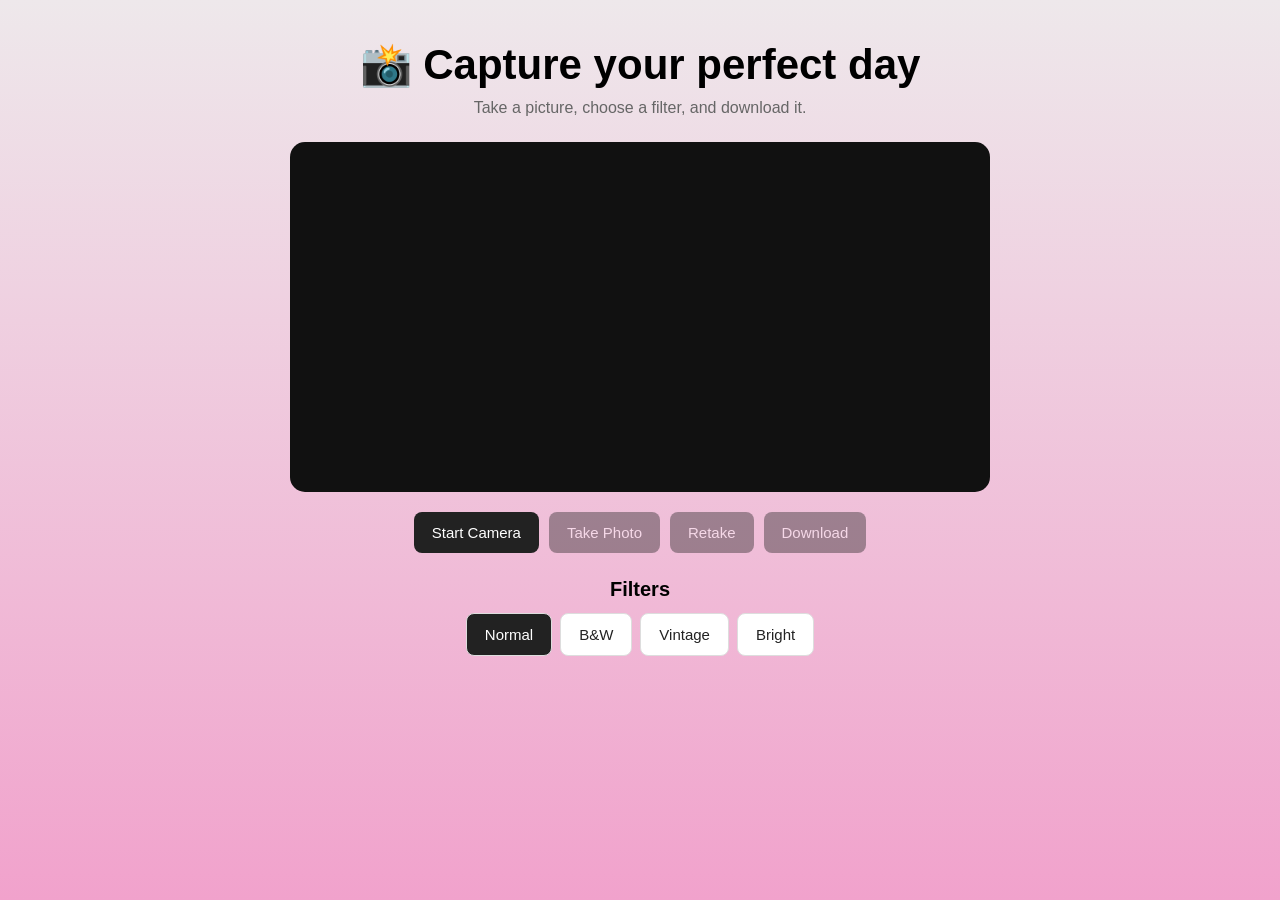
==== index.html @ b70cda77 "Add files via upload" ====
<!DOCTYPE html>
<html lang="en">

<head>

    <meta charset="UTF-8">

    <meta
        name="viewport"
        content="width=device-width, initial-scale=1.0"
    >

    <title>Photo Booth</title>

    <link rel="stylesheet" href="style.css">

</head>


<body>

    <main class="app">

        <h1>📸 Capture your perfect day</h1>

        <p class="subtitle">
            Take a picture, choose a filter, and download it.
        </p>

                 <!-- camera  -->

        <div class="booth">

            <video
                id="camera"
                autoplay
                playsinline
            ></video>

            <canvas id="canvas"></canvas>

            <div id="countdown"></div>

        </div>


        <!-- buttons -->

        <div class="buttons">

            <button id="startCamera">
                 Start Camera
            </button>

            <button id="takePhoto" disabled>
        Take Photo
            </button>

            <button id="retake" disabled>
             Retake
            </button>

            <button id="download" disabled>
                   Download
            </button>

        </div>


        <!-- filters   -->

        <section>

            <h2>Filters</h2>

            <div class="filters">

                <button
                    class="filter active"
                    data-filter="none"
                >
                      Normal
                </button>


                <button
                    class="filter"
                    data-filter="grayscale"
                >
                    B&W
                </button>


                <button
                    class="filter"
                    data-filter="sepia"
                >
                        Vintage
                </button>


                <button
                    class="filter"
                    data-filter="bright"
                >
                 Bright
                </button>

            </div>

        </section>

    </main>


    <script src="script.js"></script>

</body>

</html>
---- style.css ----
* {
    box-sizing: border-box;

    margin: 0;

    padding: 0;
}


body {

    font-family: Arial, sans-serif;

background: linear-gradient(
  to top,
  #f1a2cc,
  rgb(238, 232, 235)
);

    min-height: 100vh;

    display: flex;

    justify-content: center;

    padding: 40px 15px;
}


.app {

    width: 100%;

    max-width: 700px;

    text-align: center;
}


h1 {

    font-size: 42px;

    margin-bottom: 10px;
}


.subtitle {

    color: #666;

    margin-bottom: 25px;
}


/* CAMERA */

.booth {

    position: relative;

    width: 100%;

    background: #111;

    border-radius: 15px;

    overflow: hidden;
}


#camera,#canvas {

    width: 100%;

    display: block;
}


#camera {

    transform: scaleX(-1);
}


#canvas {

    display: none;
}


/* countdown */

#countdown {

    position: absolute;

    top: 50%;

    left: 50%;

    transform: translate(-50%, -50%);

    font-size: 100px;

    font-weight: bold;

    color: white;

    text-shadow: 0 2px 10px black;
}


/* buttoms*/

.buttons {

    display: flex;

    justify-content: center;

    flex-wrap: wrap;

    gap: 10px;

    margin: 20px 0;
}


button {

    border: none;

    padding: 12px 18px;

    border-radius: 8px;

    background: #222;

    color: white;

    cursor: pointer;

    font-size: 15px;
}


button:hover {

    opacity: 0.8;
}


button:disabled {

    opacity: 0.4;

    cursor: not-allowed;
}


/* filter sect */

section {

    margin-top: 25px;
}


h2 {

    font-size: 20px;

    margin-bottom: 12px;
}


.filters {

    display: flex;

    justify-content: center;

    flex-wrap: wrap;

    gap: 8px;
}


.filter {

    background: white;

    color: #222222;

    border: 1px solid #ddd;
}


.filter.active {

    background: #222;

    color: white;
}


/* mobile */

@media (max-width: 500px) {

    h1 {

        font-size: 32px;
    }


    button {

        padding: 10px 14px;
    }

}
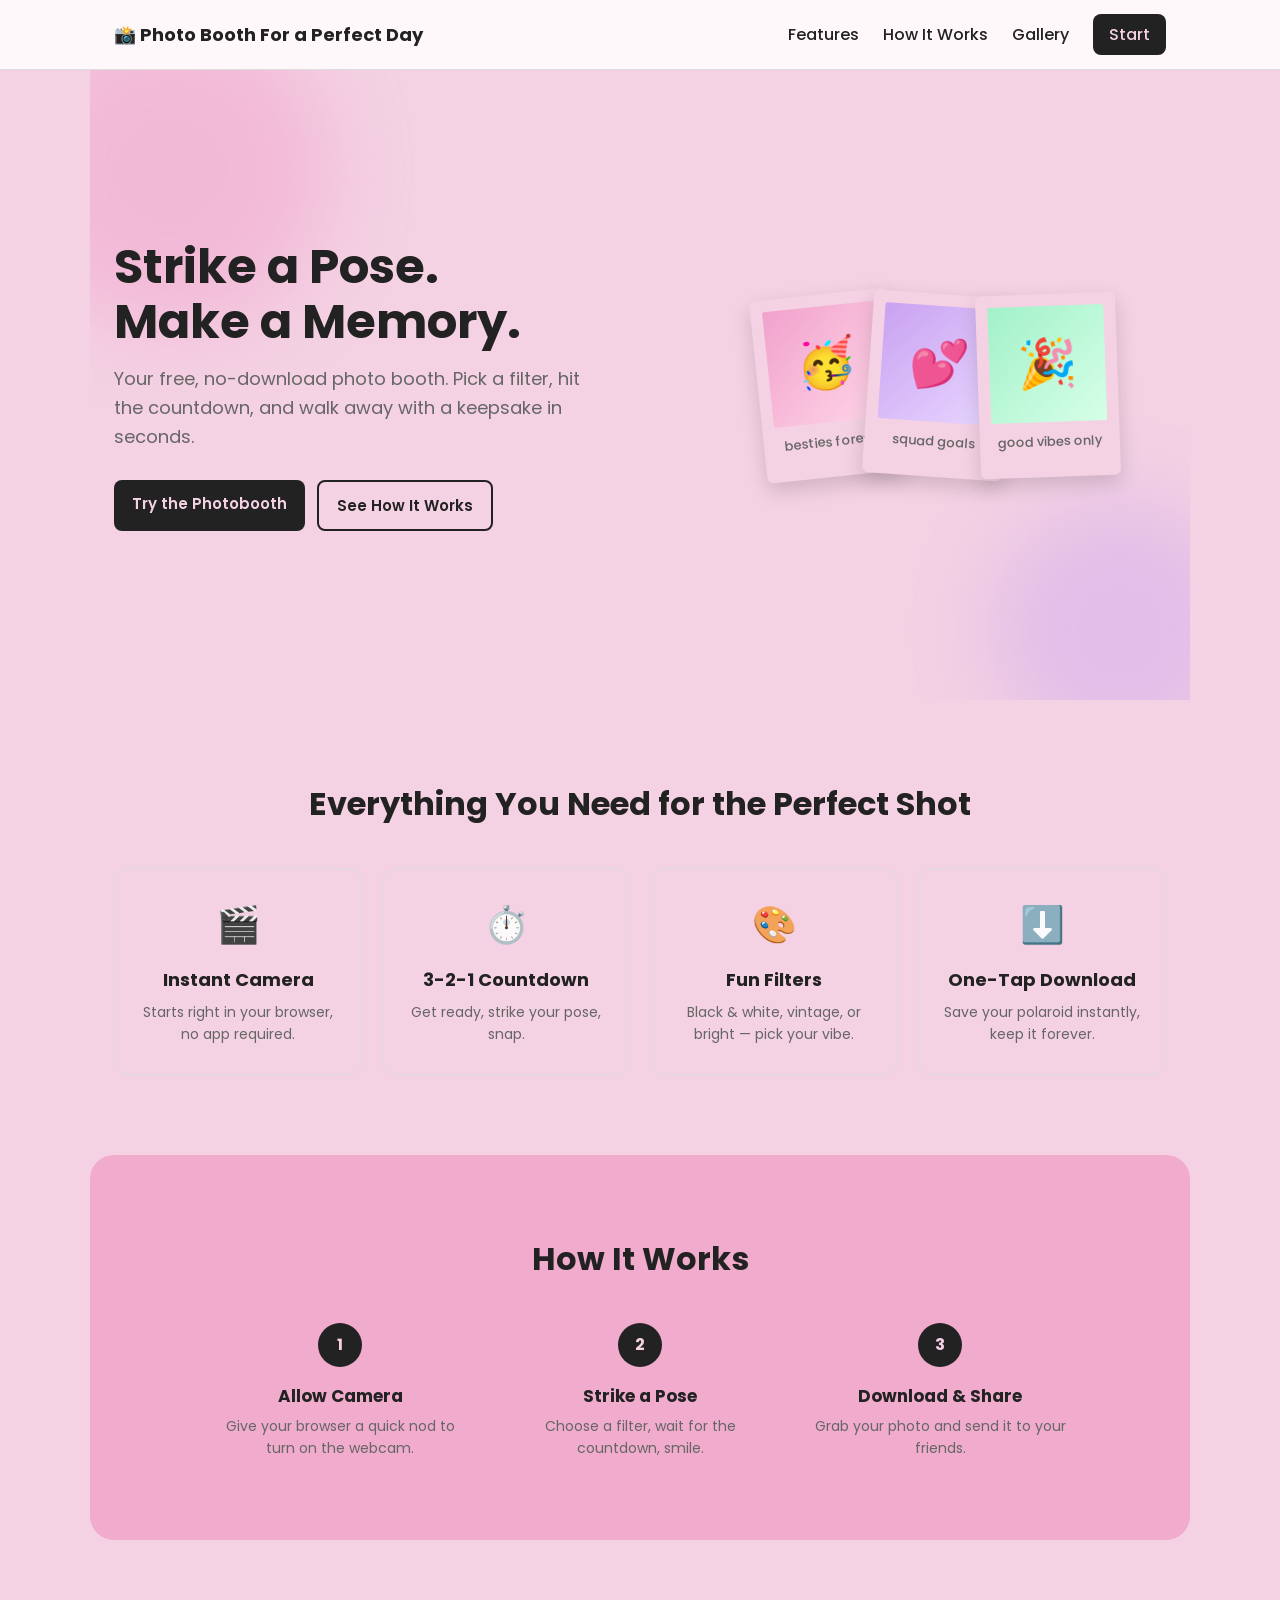
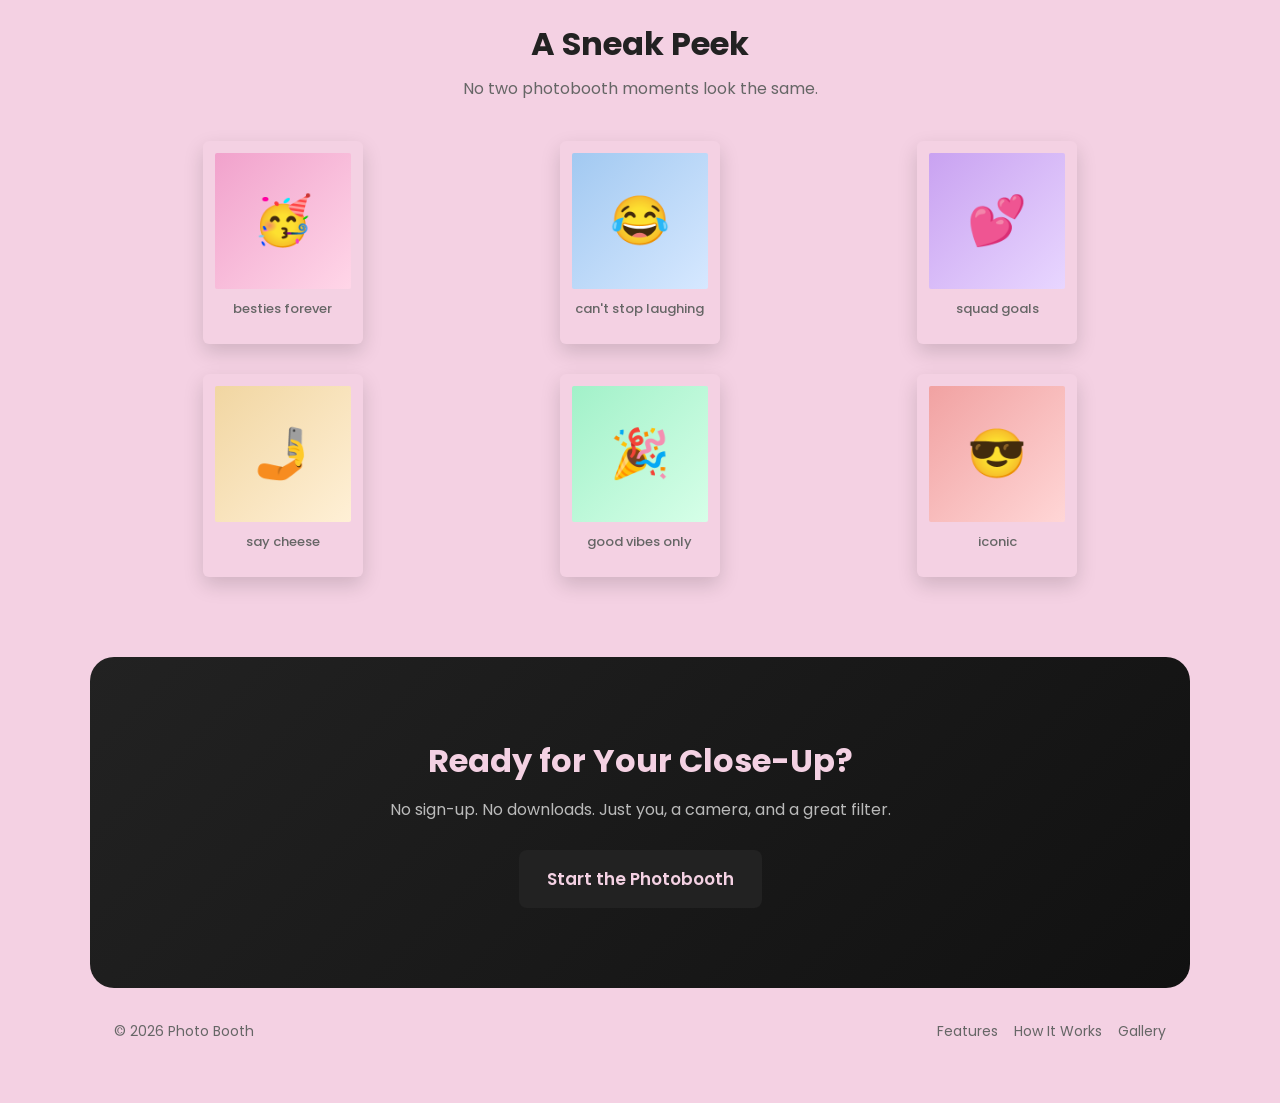
==== commit 622c3afa: "Add photobooth landing page, rename app to booth.html/css/js Introduces a new marketing landing page" ====
--- a/index.html
+++ b/index.html
@@ -1,120 +1,225 @@
-<!DOCTYPE html>
-<html lang="en">
-
-<head>
-
-    <meta charset="UTF-8">
-
-    <meta
-        name="viewport"
-        content="width=device-width, initial-scale=1.0"
-    >
-
-    <title>Photo Booth</title>
-
-    <link rel="stylesheet" href="style.css">
-
-</head>
-
-
-<body>
-
-    <main class="app">
-
-        <h1>📸 Capture your perfect day</h1>
-
-        <p class="subtitle">
-            Take a picture, choose a filter, and download it.
-        </p>
-
-                 <!-- camera  -->
-
-        <div class="booth">
-
-            <video
-                id="camera"
-                autoplay
-                playsinline
-            ></video>
-
-            <canvas id="canvas"></canvas>
-
-            <div id="countdown"></div>
-
-        </div>
-
-
-        <!-- buttons -->
-
-        <div class="buttons">
-
-            <button id="startCamera">
-                 Start Camera
-            </button>
-
-            <button id="takePhoto" disabled>
-        Take Photo
-            </button>
-
-            <button id="retake" disabled>
-             Retake
-            </button>
-
-            <button id="download" disabled>
-                   Download
-            </button>
-
-        </div>
-
-
-        <!-- filters   -->
-
-        <section>
-
-            <h2>Filters</h2>
-
-            <div class="filters">
-
-                <button
-                    class="filter active"
-                    data-filter="none"
-                >
-                      Normal
-                </button>
-
-
-                <button
-                    class="filter"
-                    data-filter="grayscale"
-                >
-                    B&W
-                </button>
-
-
-                <button
-                    class="filter"
-                    data-filter="sepia"
-                >
-                        Vintage
-                </button>
-
-
-                <button
-                    class="filter"
-                    data-filter="bright"
-                >
-                 Bright
-                </button>
-
-            </div>
-
-        </section>
-
-    </main>
-
-
-    <script src="script.js"></script>
-
-</body>
-
-</html>+<!DOCTYPE html>
+<html lang="en">
+
+<head>
+
+    <meta charset="UTF-8">
+
+    <meta
+        name="viewport"
+        content="width=device-width, initial-scale=1.0"
+    >
+
+    <title>Photo Booth — Snap the Moment</title>
+
+    <link rel="preconnect" href="https://fonts.googleapis.com">
+    <link rel="preconnect" href="https://fonts.gstatic.com" crossorigin>
+    <link href="https://fonts.googleapis.com/css2?family=Poppins:wght@400;500;600;700&display=swap" rel="stylesheet">
+
+    <link rel="stylesheet" href="landing.css">
+
+</head>
+
+<body>
+
+    <header class="site-header">
+
+        <div class="nav-inner">
+
+            <a class="logo" href="#">📸 Photo Booth For a Perfect Day</a>
+
+            <nav class="site-nav" id="siteNav">
+                <a href="#features">Features</a>
+                <a href="#how-it-works">How It Works</a>
+                <a href="#gallery">Gallery</a>
+                <a class="nav-cta" href="booth.html">Start</a>
+            </nav>
+
+            <button class="nav-toggle" id="navToggle" aria-label="Toggle menu">☰</button>
+
+        </div>
+
+    </header>
+
+    <main>
+
+        <!-- hero -->
+
+        <section id="hero" class="hero">
+
+            <div class="hero-text reveal">
+
+                <h1>Strike a Pose.<br>Make a Memory.</h1>
+
+                <p class="hero-subtitle">
+                    Your free, no-download photo booth. Pick a filter, hit the
+                    countdown, and walk away with a keepsake in seconds.
+                </p>
+
+                <div class="hero-actions">
+                    <a class="btn btn-primary" href="booth.html">Try the Photobooth</a>
+                    <a class="btn btn-ghost" href="#how-it-works">See How It Works</a>
+                </div>
+
+            </div>
+
+            <div class="hero-visual reveal">
+
+                <div class="polaroid-card" style="--rotate: -6deg;">
+                    <div class="polaroid-photo photo-1">🥳</div>
+                    <p class="polaroid-caption">besties forever</p>
+                </div>
+
+                <div class="polaroid-card" style="--rotate: 4deg;">
+                    <div class="polaroid-photo photo-3">💕</div>
+                    <p class="polaroid-caption">squad goals</p>
+                </div>
+
+                <div class="polaroid-card" style="--rotate: -2deg;">
+                    <div class="polaroid-photo photo-5">🎉</div>
+                    <p class="polaroid-caption">good vibes only</p>
+                </div>
+
+            </div>
+
+        </section>
+
+        <!-- features -->
+
+        <section id="features" class="features">
+
+            <h2 class="reveal">Everything You Need for the Perfect Shot</h2>
+
+            <div class="feature-grid">
+
+                <div class="feature-card reveal">
+                    <div class="feature-icon">🎬</div>
+                    <h3>Instant Camera</h3>
+                    <p>Starts right in your browser, no app required.</p>
+                </div>
+
+                <div class="feature-card reveal">
+                    <div class="feature-icon">⏱️</div>
+                    <h3>3-2-1 Countdown</h3>
+                    <p>Get ready, strike your pose, snap.</p>
+                </div>
+
+                <div class="feature-card reveal">
+                    <div class="feature-icon">🎨</div>
+                    <h3>Fun Filters</h3>
+                    <p>Black &amp; white, vintage, or bright — pick your vibe.</p>
+                </div>
+
+                <div class="feature-card reveal">
+                    <div class="feature-icon">⬇️</div>
+                    <h3>One-Tap Download</h3>
+                    <p>Save your polaroid instantly, keep it forever.</p>
+                </div>
+
+            </div>
+
+        </section>
+
+        <!-- how it works -->
+
+        <section id="how-it-works" class="how-it-works">
+
+            <h2 class="reveal">How It Works</h2>
+
+            <div class="steps-list">
+
+                <div class="step reveal">
+                    <div class="step-number">1</div>
+                    <h3>Allow Camera</h3>
+                    <p>Give your browser a quick nod to turn on the webcam.</p>
+                </div>
+
+                <div class="step reveal">
+                    <div class="step-number">2</div>
+                    <h3>Strike a Pose</h3>
+                    <p>Choose a filter, wait for the countdown, smile.</p>
+                </div>
+
+                <div class="step reveal">
+                    <div class="step-number">3</div>
+                    <h3>Download &amp; Share</h3>
+                    <p>Grab your photo and send it to your friends.</p>
+                </div>
+
+            </div>
+
+        </section>
+
+        <!-- gallery -->
+
+        <section id="gallery" class="gallery">
+
+            <h2 class="reveal">A Sneak Peek</h2>
+            <p class="section-subtitle reveal">No two photobooth moments look the same.</p>
+
+            <div class="gallery-grid">
+
+                <div class="polaroid-card reveal" style="--rotate: -4deg;">
+                    <div class="polaroid-photo photo-1">🥳</div>
+                    <p class="polaroid-caption">besties forever</p>
+                </div>
+
+                <div class="polaroid-card reveal" style="--rotate: 3deg;">
+                    <div class="polaroid-photo photo-2">😂</div>
+                    <p class="polaroid-caption">can't stop laughing</p>
+                </div>
+
+                <div class="polaroid-card reveal" style="--rotate: -2deg;">
+                    <div class="polaroid-photo photo-3">💕</div>
+                    <p class="polaroid-caption">squad goals</p>
+                </div>
+
+                <div class="polaroid-card reveal" style="--rotate: 5deg;">
+                    <div class="polaroid-photo photo-4">🤳</div>
+                    <p class="polaroid-caption">say cheese</p>
+                </div>
+
+                <div class="polaroid-card reveal" style="--rotate: -3deg;">
+                    <div class="polaroid-photo photo-5">🎉</div>
+                    <p class="polaroid-caption">good vibes only</p>
+                </div>
+
+                <div class="polaroid-card reveal" style="--rotate: 2deg;">
+                    <div class="polaroid-photo photo-6">😎</div>
+                    <p class="polaroid-caption">iconic</p>
+                </div>
+
+            </div>
+
+        </section>
+
+        <!-- final cta -->
+
+        <section id="final-cta" class="final-cta">
+
+            <h2 class="reveal">Ready for Your Close-Up?</h2>
+            <p class="reveal">No sign-up. No downloads. Just you, a camera, and a great filter.</p>
+
+            <a class="btn btn-primary btn-large reveal" href="booth.html">Start the Photobooth</a>
+
+        </section>
+
+    </main>
+
+    <footer class="site-footer">
+
+        <p>© 2026 Photo Booth</p>
+
+        <nav class="footer-nav">
+            <a href="#features">Features</a>
+            <a href="#how-it-works">How It Works</a>
+            <a href="#gallery">Gallery</a>
+        </nav>
+
+    </footer>
+
+    <script src="landing.js"></script>
+
+</body>
+
+</html>
--- a/landing.css
+++ b/landing.css
@@ -0,0 +1,592 @@
+/* variables */
+
+:root {
+
+    --pink: #f1a2cc;
+    --pink-light: rgb(240, 171, 205);
+    --accent: #c9a2f1;
+    --dark: #222;
+    --darker: #111;
+    --muted: #666;
+    --border: #ddd;
+    --white: #f4d1e3;
+
+    --font-heading: "Poppins", Arial, sans-serif;
+    --font-body: "Poppins", Arial, sans-serif;
+
+}
+
+
+/* reset-ish */
+
+* {
+    box-sizing: border-box;
+}
+
+html {
+    scroll-behavior: smooth;
+}
+
+body {
+    margin: 0;
+    font-family: var(--font-body);
+    color: var(--dark);
+    background: var(--white);
+    overflow-x: hidden;
+}
+
+h1, h2, h3 {
+    font-family: var(--font-heading);
+    margin: 0;
+}
+
+p {
+    margin: 0;
+    line-height: 1.6;
+}
+
+section {
+    scroll-margin-top: 80px;
+    padding: 80px 24px;
+}
+
+
+/* reveal-on-scroll (only hidden once JS confirms it can run) */
+
+.js .reveal {
+    opacity: 0;
+    transform: translateY(24px);
+    transition: opacity .6s ease, transform .6s ease;
+}
+
+.js .reveal.visible {
+    opacity: 1;
+    transform: none;
+}
+
+
+/* buttons */
+
+.btn {
+    display: inline-block;
+    padding: 12px 18px;
+    border-radius: 8px;
+    text-decoration: none;
+    font-weight: 600;
+    font-size: 15px;
+    cursor: pointer;
+    transition: transform .2s ease, box-shadow .2s ease, opacity .2s ease;
+}
+
+.btn:active {
+    transform: translateY(0);
+}
+
+.btn-primary {
+    background: var(--dark);
+    color: var(--white);
+}
+
+.btn-primary:hover {
+    opacity: .85;
+    transform: translateY(-2px);
+    box-shadow: 0 10px 20px rgba(0, 0, 0, .2);
+}
+
+.btn-ghost {
+    background: transparent;
+    color: var(--dark);
+    border: 2px solid var(--dark);
+}
+
+.btn-ghost:hover {
+    opacity: .7;
+    transform: translateY(-2px);
+}
+
+.btn-large {
+    padding: 16px 28px;
+    font-size: 17px;
+}
+
+
+/* header / nav */
+
+.site-header {
+    position: sticky;
+    top: 0;
+    z-index: 100;
+    background: rgba(255, 255, 255, .85);
+    backdrop-filter: blur(8px);
+    border-bottom: 1px solid var(--border);
+}
+
+.nav-inner {
+    max-width: 1100px;
+    margin: 0 auto;
+    padding: 14px 24px;
+    display: flex;
+    align-items: center;
+    justify-content: space-between;
+}
+
+.logo {
+    font-family: var(--font-heading);
+    font-weight: 700;
+    font-size: 18px;
+    color: var(--dark);
+    text-decoration: none;
+}
+
+.site-nav {
+    display: flex;
+    align-items: center;
+    gap: 24px;
+}
+
+.site-nav a {
+    color: var(--dark);
+    text-decoration: none;
+    font-weight: 500;
+    transition: opacity .2s ease;
+}
+
+.site-nav a:hover {
+    opacity: .6;
+}
+
+.nav-cta {
+    background: var(--dark);
+    color: var(--white) !important;
+    padding: 8px 16px;
+    border-radius: 8px;
+    opacity: 1 !important;
+}
+
+.nav-cta:hover {
+    opacity: .85 !important;
+}
+
+.nav-toggle {
+    display: none;
+    background: none;
+    border: none;
+    font-size: 22px;
+    cursor: pointer;
+}
+
+
+/* hero */
+
+.hero {
+    position: relative;
+    display: flex;
+    align-items: center;
+    justify-content: space-between;
+    gap: 40px;
+    max-width: 1100px;
+    margin: 0 auto;
+    min-height: 70vh;
+    overflow: hidden;
+}
+
+.hero::before,
+.hero::after {
+    content: "";
+    position: absolute;
+    border-radius: 50%;
+    filter: blur(40px);
+    z-index: -1;
+    animation: float 8s ease-in-out infinite alternate;
+}
+
+.hero::before {
+    width: 320px;
+    height: 320px;
+    background: var(--pink);
+    opacity: .5;
+    top: -60px;
+    left: -80px;
+}
+
+.hero::after {
+    width: 260px;
+    height: 260px;
+    background: var(--accent);
+    opacity: .4;
+    bottom: -60px;
+    right: -60px;
+    animation-delay: 1s;
+}
+
+@keyframes float {
+    from { transform: translateY(0) scale(1); }
+    to { transform: translateY(-20px) scale(1.05); }
+}
+
+.hero-text {
+    flex: 1 1 420px;
+}
+
+.hero-text h1 {
+    font-size: 48px;
+    font-weight: 700;
+    line-height: 1.15;
+}
+
+.hero-subtitle {
+    margin-top: 16px;
+    font-size: 18px;
+    color: var(--muted);
+    max-width: 480px;
+}
+
+.hero-actions {
+    margin-top: 28px;
+    display: flex;
+    gap: 12px;
+    flex-wrap: wrap;
+}
+
+.hero-visual {
+    flex: 1 1 320px;
+    display: flex;
+    justify-content: center;
+    align-items: center;
+    gap: -20px;
+    position: relative;
+    min-height: 260px;
+}
+
+.hero-visual .polaroid-card {
+    width: 140px;
+    margin-left: -30px;
+}
+
+.hero-visual .polaroid-card:first-child {
+    margin-left: 0;
+}
+
+
+/* features */
+
+.features {
+    max-width: 1100px;
+    margin: 0 auto;
+    text-align: center;
+}
+
+.features h2 {
+    font-size: 32px;
+    margin-bottom: 40px;
+}
+
+.feature-grid {
+    display: grid;
+    grid-template-columns: repeat(4, 1fr);
+    gap: 20px;
+}
+
+.feature-card {
+    background: var(--white);
+    border: 1px solid var(--border);
+    border-radius: 15px;
+    padding: 28px 20px;
+    transition: transform .25s ease, box-shadow .25s ease;
+}
+
+.feature-card:hover {
+    transform: translateY(-6px);
+    box-shadow: 0 16px 30px rgba(0, 0, 0, .12);
+}
+
+.feature-icon {
+    font-size: 36px;
+    display: inline-block;
+    transition: transform .25s ease;
+}
+
+.feature-card:hover .feature-icon {
+    transform: rotate(-8deg) scale(1.1);
+}
+
+.feature-card h3 {
+    margin: 14px 0 8px;
+    font-size: 18px;
+}
+
+.feature-card p {
+    color: var(--muted);
+    font-size: 14px;
+}
+
+
+/* how it works */
+
+.how-it-works {
+    max-width: 1100px;
+    margin: 0 auto;
+    text-align: center;
+    background: var(--pink-light);
+    border-radius: 24px;
+}
+
+.how-it-works h2 {
+    font-size: 32px;
+    margin-bottom: 40px;
+}
+
+.steps-list {
+    display: flex;
+    justify-content: center;
+    gap: 40px;
+}
+
+.step {
+    flex: 1;
+    max-width: 260px;
+}
+
+.step-number {
+    width: 44px;
+    height: 44px;
+    border-radius: 50%;
+    background: var(--dark);
+    color: var(--white);
+    font-weight: 700;
+    display: flex;
+    align-items: center;
+    justify-content: center;
+    margin: 0 auto 16px;
+}
+
+.step h3 {
+    font-size: 17px;
+    margin-bottom: 6px;
+}
+
+.step p {
+    color: var(--muted);
+    font-size: 14px;
+}
+
+
+/* gallery */
+
+.gallery {
+    max-width: 1100px;
+    margin: 0 auto;
+    text-align: center;
+}
+
+.gallery h2 {
+    font-size: 32px;
+}
+
+.section-subtitle {
+    color: var(--muted);
+    margin-top: 8px;
+    margin-bottom: 40px;
+}
+
+.gallery-grid {
+    display: grid;
+    grid-template-columns: repeat(3, 1fr);
+    gap: 30px 20px;
+    justify-items: center;
+}
+
+
+/* polaroid mock cards */
+
+.polaroid-card {
+    background: var(--white);
+    padding: 12px 12px 24px;
+    border-radius: 6px;
+    box-shadow: 0 8px 20px rgba(0, 0, 0, .15);
+    transform: rotate(var(--rotate, 0deg));
+    transition: transform .3s ease, box-shadow .3s ease;
+    width: 160px;
+}
+
+.polaroid-card:hover {
+    transform: rotate(0deg) scale(1.06);
+    box-shadow: 0 16px 30px rgba(0, 0, 0, .2);
+}
+
+.polaroid-photo {
+    aspect-ratio: 1 / 1;
+    border-radius: 2px;
+    display: flex;
+    align-items: center;
+    justify-content: center;
+    font-size: 48px;
+}
+
+.photo-1 { background: linear-gradient(135deg, #f1a2cc, #ffd6e8); }
+.photo-2 { background: linear-gradient(135deg, #a2c9f1, #d6e8ff); }
+.photo-3 { background: linear-gradient(135deg, #c9a2f1, #e8d6ff); }
+.photo-4 { background: linear-gradient(135deg, #f1d6a2, #fff0d6); }
+.photo-5 { background: linear-gradient(135deg, #a2f1c9, #d6ffe8); }
+.photo-6 { background: linear-gradient(135deg, #f1a2a2, #ffd6d6); }
+
+.polaroid-caption {
+    margin-top: 10px;
+    font-size: 13px;
+    font-weight: 500;
+    color: var(--muted);
+    text-align: center;
+}
+
+
+/* final cta */
+
+.final-cta {
+    max-width: 1100px;
+    margin: 0 auto;
+    text-align: center;
+    background: linear-gradient(135deg, var(--dark), var(--darker));
+    border-radius: 24px;
+    color: var(--white);
+}
+
+.final-cta h2 {
+    font-size: 32px;
+}
+
+.final-cta p {
+    margin-top: 12px;
+    color: rgba(255, 255, 255, .7);
+}
+
+.final-cta .btn {
+    margin-top: 28px;
+}
+
+
+/* footer */
+
+.site-footer {
+    max-width: 1100px;
+    margin: 0 auto;
+    padding: 32px 24px 60px;
+    display: flex;
+    align-items: center;
+    justify-content: space-between;
+    color: var(--muted);
+    font-size: 14px;
+    flex-wrap: wrap;
+    gap: 12px;
+}
+
+.footer-nav {
+    display: flex;
+    gap: 16px;
+}
+
+.footer-nav a {
+    color: var(--muted);
+    text-decoration: none;
+}
+
+.footer-nav a:hover {
+    opacity: .7;
+}
+
+
+/* tablet */
+
+@media (max-width: 900px) {
+
+    .feature-grid {
+        grid-template-columns: repeat(2, 1fr);
+    }
+
+    .gallery-grid {
+        grid-template-columns: repeat(2, 1fr);
+    }
+
+    .steps-list {
+        flex-direction: column;
+        align-items: center;
+        gap: 32px;
+    }
+
+    .hero-text h1 {
+        font-size: 38px;
+    }
+
+}
+
+
+/* mobile */
+
+@media (max-width: 500px) {
+
+    section {
+        padding: 60px 16px;
+    }
+
+    .hero {
+        flex-direction: column;
+        text-align: center;
+        min-height: auto;
+        padding-top: 40px;
+    }
+
+    .hero-actions {
+        justify-content: center;
+    }
+
+    .hero-text h1 {
+        font-size: 32px;
+    }
+
+    .hero-visual .polaroid-card {
+        width: 96px;
+        margin-left: -20px;
+    }
+
+    .hero-visual .polaroid-card:first-child {
+        margin-left: 0;
+    }
+
+    .hero-visual .polaroid-photo {
+        font-size: 32px;
+    }
+
+    .feature-grid {
+        grid-template-columns: 1fr;
+    }
+
+    .gallery-grid {
+        grid-template-columns: repeat(2, 1fr);
+    }
+
+    .btn {
+        padding: 10px 14px;
+    }
+
+    .site-nav {
+        position: absolute;
+        top: 100%;
+        left: 0;
+        right: 0;
+        background: var(--white);
+        flex-direction: column;
+        align-items: flex-start;
+        padding: 16px 24px;
+        gap: 14px;
+        border-bottom: 1px solid var(--border);
+        display: none;
+    }
+
+    .site-nav.open {
+        display: flex;
+    }
+
+    .nav-toggle {
+        display: block;
+    }
+
+}
